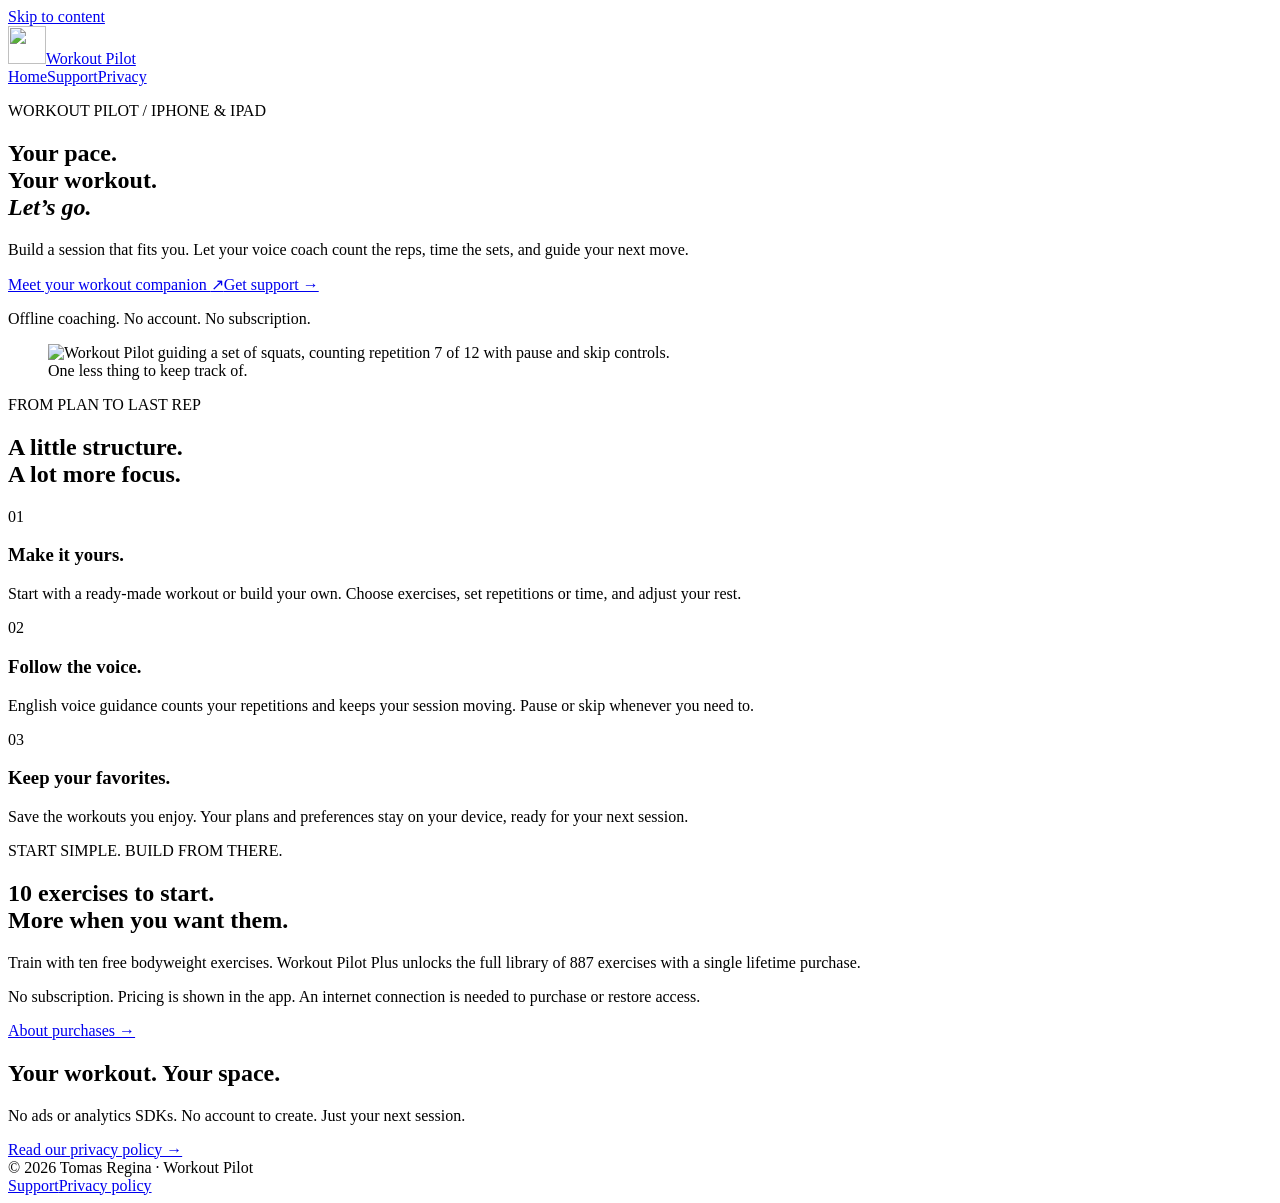
==== index.html @ 4f891f02 "Add Workout Pilot website: index.html" ====
<!doctype html>
<html lang="en"><head><meta charset="utf-8"><meta name="viewport" content="width=device-width, initial-scale=1"><meta name="description" content="Build your workout and follow an offline voice coach. Workout Pilot for iPhone and iPad."><meta name="theme-color" content="#10110f"><title>Your pace. Your workout. · Workout Pilot</title><link rel="icon" href="assets/icon.png"><link rel="stylesheet" href="styles.css"></head>
<body><a class="skip" href="#main">Skip to content</a><header class="wrap"><a class="brand" href="index.html"><img src="assets/icon.png" width="38" height="38" alt="">Workout Pilot</a><nav aria-label="Main navigation"><a href="index.html" aria-current="page">Home</a><a href="support.html">Support</a><a href="privacy.html">Privacy</a></nav></header><main id="main" class="wrap">
<section class="hero"><div><p class="eyebrow">WORKOUT PILOT / IPHONE & IPAD</p><h1>Your pace.<br>Your workout.<br><em>Let’s go.</em></h1><p class="lead">Build a session that fits you. Let your voice coach count the reps, time the sets, and guide your next move.</p><div class="actions"><a class="button" href="#how-it-works">Meet your workout companion <span aria-hidden="true">↗</span></a><a class="text-link" href="support.html">Get support →</a></div><p class="small">Offline coaching. No account. No subscription.</p></div><figure class="phone"><img src="assets/coach.png" width="1206" height="2622" alt="Workout Pilot guiding a set of squats, counting repetition 7 of 12 with pause and skip controls."><figcaption>One less thing to keep track of.</figcaption></figure></section>
<section id="how-it-works" class="section"><p class="eyebrow">FROM PLAN TO LAST REP</p><h2>A little structure.<br>A lot more focus.</h2><div class="steps"><article><span class="number">01</span><h3>Make it yours.</h3><p>Start with a ready-made workout or build your own. Choose exercises, set repetitions or time, and adjust your rest.</p></article><article><span class="number">02</span><h3>Follow the voice.</h3><p>English voice guidance counts your repetitions and keeps your session moving. Pause or skip whenever you need to.</p></article><article><span class="number">03</span><h3>Keep your favorites.</h3><p>Save the workouts you enjoy. Your plans and preferences stay on your device, ready for your next session.</p></article></div></section>
<section class="plus"><div><p class="eyebrow">START SIMPLE. BUILD FROM THERE.</p><h2>10 exercises to start.<br>More when you want them.</h2></div><div><p>Train with ten free bodyweight exercises. Workout Pilot Plus unlocks the full library of 887 exercises with a single lifetime purchase.</p><p class="small">No subscription. Pricing is shown in the app. An internet connection is needed to purchase or restore access.</p><a class="text-link" href="support.html#purchases">About purchases →</a></div></section>
<section class="closing"><h2>Your workout. Your space.</h2><p>No ads or analytics SDKs. No account to create. Just your next session.</p><a class="text-link" href="privacy.html">Read our privacy policy →</a></section></main><footer class="wrap"><span>© 2026 Tomas Regina · Workout Pilot</span><nav aria-label="Footer"><a href="support.html">Support</a><a href="privacy.html">Privacy policy</a></nav></footer></body></html>
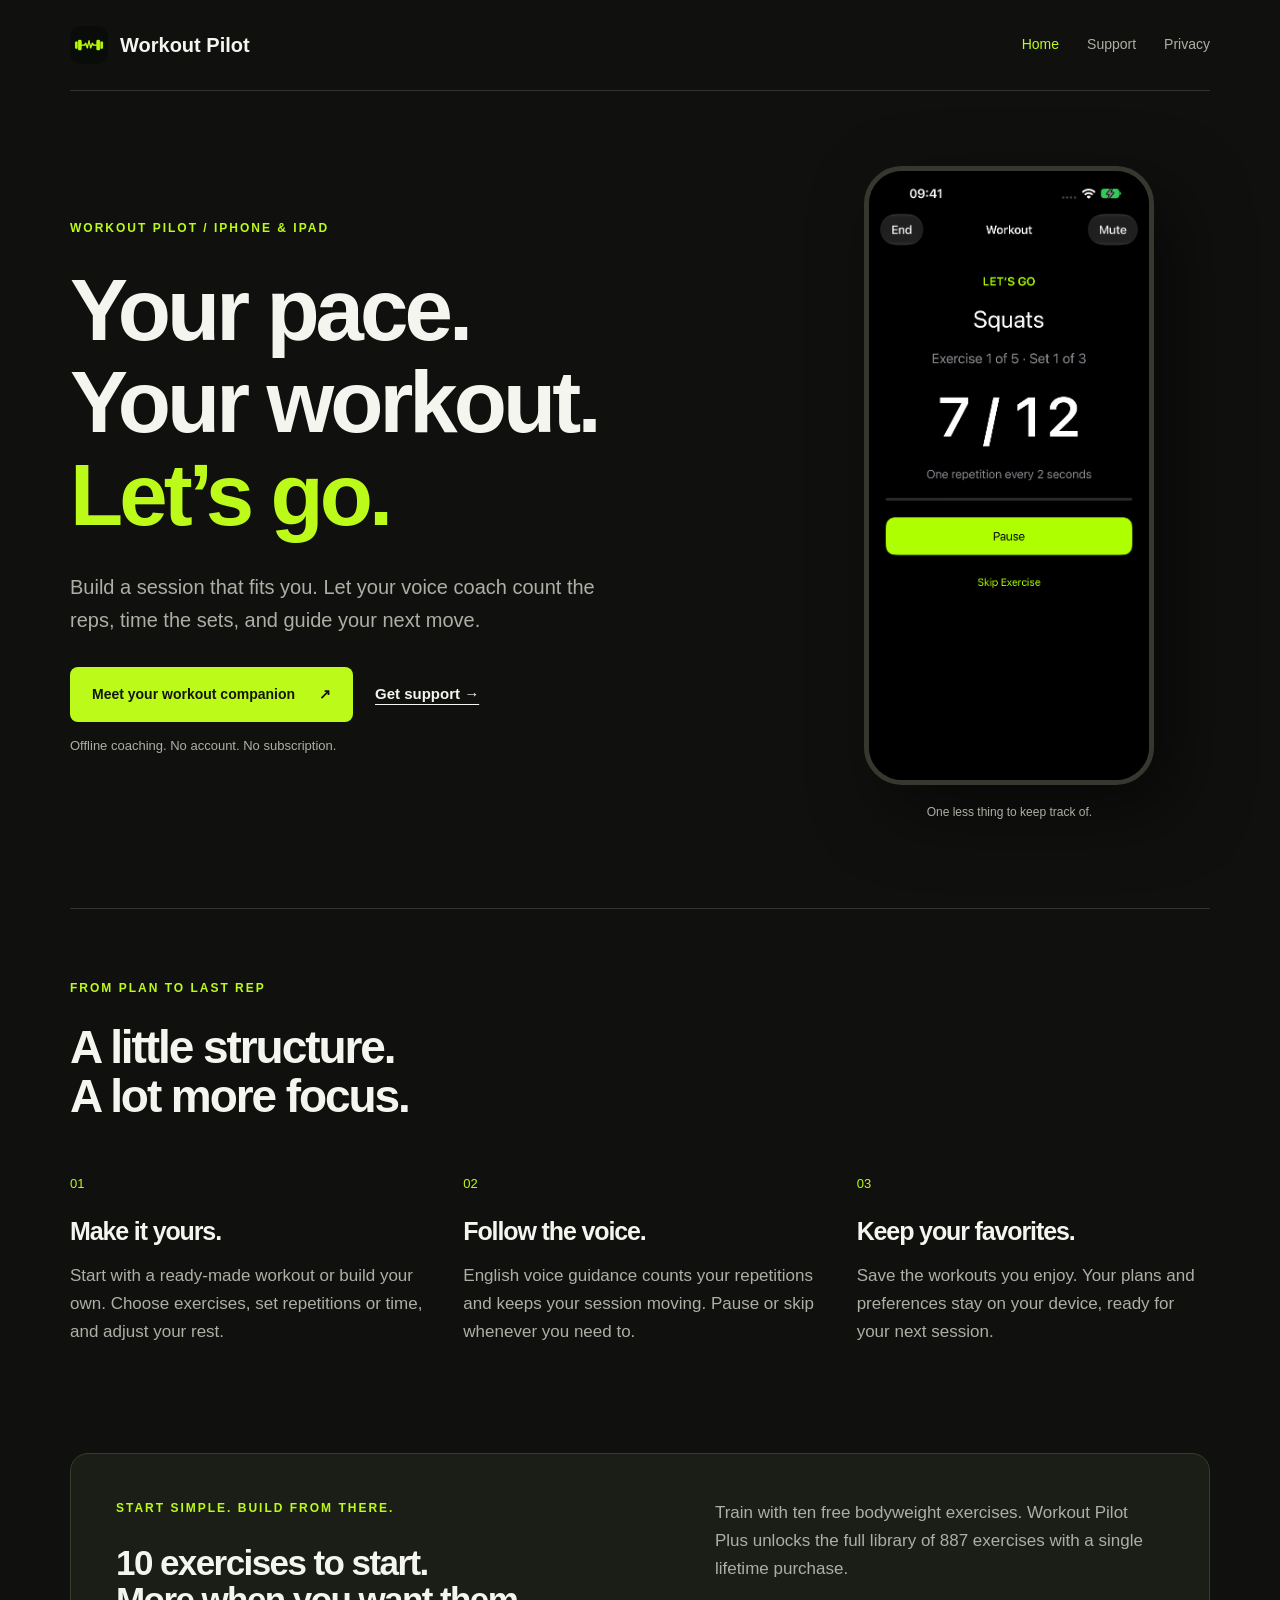
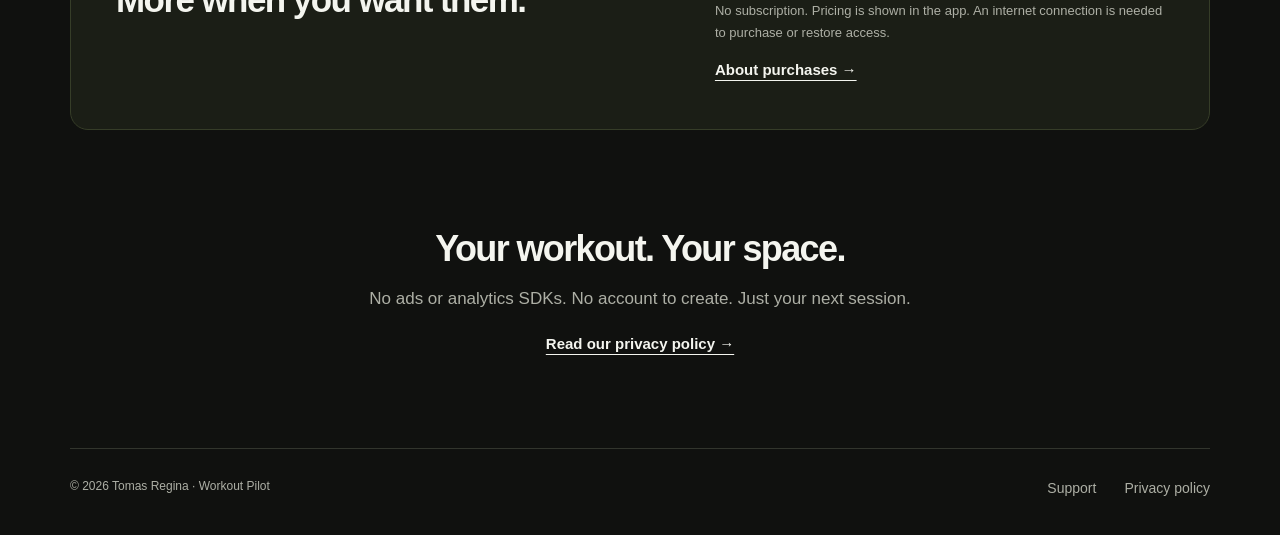
==== commit 7efc690f: "Fix clipped website logo by replacing corrupted PNG with verified lossless WebP" ====
--- a/index.html
+++ b/index.html
@@ -1,6 +1,6 @@
 <!doctype html>
-<html lang="en"><head><meta charset="utf-8"><meta name="viewport" content="width=device-width, initial-scale=1"><meta name="description" content="Build your workout and follow an offline voice coach. Workout Pilot for iPhone and iPad."><meta name="theme-color" content="#10110f"><title>Your pace. Your workout. · Workout Pilot</title><link rel="icon" href="assets/icon.png"><link rel="stylesheet" href="styles.css"></head>
-<body><a class="skip" href="#main">Skip to content</a><header class="wrap"><a class="brand" href="index.html"><img src="assets/icon.png" width="38" height="38" alt="">Workout Pilot</a><nav aria-label="Main navigation"><a href="index.html" aria-current="page">Home</a><a href="support.html">Support</a><a href="privacy.html">Privacy</a></nav></header><main id="main" class="wrap">
+<html lang="en"><head><meta charset="utf-8"><meta name="viewport" content="width=device-width, initial-scale=1"><meta name="description" content="Build your workout and follow an offline voice coach. Workout Pilot for iPhone and iPad."><meta name="theme-color" content="#10110f"><title>Your pace. Your workout. · Workout Pilot</title><link rel="icon" href="assets/logo.webp"><link rel="stylesheet" href="styles.css"></head>
+<body><a class="skip" href="#main">Skip to content</a><header class="wrap"><a class="brand" href="index.html"><img src="assets/logo.webp" width="38" height="38" alt="">Workout Pilot</a><nav aria-label="Main navigation"><a href="index.html" aria-current="page">Home</a><a href="support.html">Support</a><a href="privacy.html">Privacy</a></nav></header><main id="main" class="wrap">
 <section class="hero"><div><p class="eyebrow">WORKOUT PILOT / IPHONE & IPAD</p><h1>Your pace.<br>Your workout.<br><em>Let’s go.</em></h1><p class="lead">Build a session that fits you. Let your voice coach count the reps, time the sets, and guide your next move.</p><div class="actions"><a class="button" href="#how-it-works">Meet your workout companion <span aria-hidden="true">↗</span></a><a class="text-link" href="support.html">Get support →</a></div><p class="small">Offline coaching. No account. No subscription.</p></div><figure class="phone"><img src="assets/coach.png" width="1206" height="2622" alt="Workout Pilot guiding a set of squats, counting repetition 7 of 12 with pause and skip controls."><figcaption>One less thing to keep track of.</figcaption></figure></section>
 <section id="how-it-works" class="section"><p class="eyebrow">FROM PLAN TO LAST REP</p><h2>A little structure.<br>A lot more focus.</h2><div class="steps"><article><span class="number">01</span><h3>Make it yours.</h3><p>Start with a ready-made workout or build your own. Choose exercises, set repetitions or time, and adjust your rest.</p></article><article><span class="number">02</span><h3>Follow the voice.</h3><p>English voice guidance counts your repetitions and keeps your session moving. Pause or skip whenever you need to.</p></article><article><span class="number">03</span><h3>Keep your favorites.</h3><p>Save the workouts you enjoy. Your plans and preferences stay on your device, ready for your next session.</p></article></div></section>
 <section class="plus"><div><p class="eyebrow">START SIMPLE. BUILD FROM THERE.</p><h2>10 exercises to start.<br>More when you want them.</h2></div><div><p>Train with ten free bodyweight exercises. Workout Pilot Plus unlocks the full library of 887 exercises with a single lifetime purchase.</p><p class="small">No subscription. Pricing is shown in the app. An internet connection is needed to purchase or restore access.</p><a class="text-link" href="support.html#purchases">About purchases →</a></div></section>
--- a/styles.css
+++ b/styles.css
@@ -0,0 +1 @@
+:root{color-scheme:dark;--bg:#10110f;--text:#f4f5ef;--muted:#adafa5;--lime:#bcfa19;--line:#32352d}*{box-sizing:border-box}html{scroll-behavior:smooth;scroll-padding-top:24px}body{margin:0;background:var(--bg);color:var(--text);font:17px/1.65 -apple-system,BlinkMacSystemFont,'Segoe UI',sans-serif}a{color:inherit;text-underline-offset:5px}a:hover{color:var(--lime)}a:focus-visible,summary:focus-visible{outline:2px solid var(--lime);outline-offset:6px}.wrap{width:min(1140px,calc(100% - 64px));margin:auto}header{display:flex;justify-content:space-between;align-items:center;padding:26px 0;border-bottom:1px solid var(--line);gap:20px}.brand{display:flex;align-items:center;gap:12px;font-size:20px;font-weight:700;text-decoration:none;white-space:nowrap}.brand img{border-radius:10px}nav{display:flex;gap:28px;align-items:center}nav a{font-size:14px;text-decoration:none;color:var(--muted)}nav a[aria-current]{color:var(--lime)}.skip{position:absolute;left:12px;top:-80px;background:var(--lime);color:#10110f;padding:8px 16px;z-index:9}.skip:focus{top:12px}.hero{display:grid;grid-template-columns:1.25fr .75fr;gap:70px;align-items:center;padding:75px 0 85px}.eyebrow{font-size:12px;font-weight:700;letter-spacing:2px;color:var(--lime);margin:0 0 25px}h1,h2,h3{line-height:1.06;letter-spacing:-.045em;margin:0}h1{font-size:clamp(52px,6.8vw,88px);font-weight:750}h1 em{font-style:normal;color:var(--lime)}.lead{font-size:20px;max-width:530px;color:var(--muted);margin:30px 0}.actions{display:flex;gap:22px;align-items:center;flex-wrap:wrap}.button{display:inline-flex;align-items:center;gap:24px;padding:16px 22px;border-radius:8px;background:var(--lime);color:#14160e;font-size:14px;font-weight:700;text-decoration:none}.button:hover{color:#14160e;background:#d2ff65}.text-link{font-size:15px;font-weight:600}.small{font-size:13px;color:var(--muted)}.phone{margin:0 auto;width:min(100%,290px);position:relative}.phone img{display:block;width:100%;height:auto;border:5px solid #35382e;border-radius:38px;box-shadow:22px 26px 70px #0008}.phone figcaption{text-align:center;font-size:12px;color:var(--muted);margin-top:18px}.section{padding:70px 0;border-top:1px solid var(--line)}h2{font-size:clamp(32px,4vw,46px)}.steps{display:grid;grid-template-columns:repeat(3,1fr);gap:40px;margin-top:52px}.number{font-size:13px;color:var(--lime);display:block;margin-bottom:24px}h3{font-size:25px}.steps p,.plus p,.closing p,.contact p,.faq p,.policy p{color:var(--muted)}.plus{display:grid;grid-template-columns:1.2fr 1fr;gap:60px;background:#1b1e16;border:1px solid #363d28;border-radius:18px;padding:45px;margin:20px 0 65px}.plus h2{font-size:35px}.plus p:first-child{margin-top:0}.plus .eyebrow{color:var(--lime)}.closing{text-align:center;padding:35px 0 90px}.closing h2{font-size:36px}footer{border-top:1px solid var(--line);padding:28px 0 35px;display:flex;justify-content:space-between;gap:20px;color:var(--muted);font-size:12px}.page-intro{padding:72px 0 40px}.page-intro h1{font-size:clamp(44px,6vw,72px)}.contact{display:grid;grid-template-columns:1fr 1fr;gap:50px;padding:32px;background:#1b1e16;border:1px solid #363d28;border-radius:16px}.contact h2{font-size:28px}.contact p{font-size:15px}.email{color:var(--lime);font-size:clamp(17px,2.5vw,25px);overflow-wrap:anywhere}.faq{max-width:820px;padding:65px 0 90px}.faq h2{margin-bottom:25px;font-size:32px}details{border-bottom:1px solid var(--line);padding:21px 0}summary{cursor:pointer;font-weight:600;line-height:1.5}details p{font-size:16px;margin-bottom:0}.policy{max-width:790px;padding:0 0 70px}.policy h2{font-size:27px;margin-top:40px}.policy a,.faq a{color:var(--text)}@media(max-width:760px){.wrap{width:calc(100% - 36px)}header{padding:20px 0;flex-wrap:wrap}.brand{font-size:18px}nav{gap:20px}.hero{grid-template-columns:1fr;gap:42px;padding:45px 0}.hero h1{font-size:64px}.phone{width:250px}.steps{grid-template-columns:1fr;gap:30px}.number{margin-bottom:10px}.plus,.contact{grid-template-columns:1fr;gap:15px;padding:26px}.plus{margin-bottom:35px}.section{padding:45px 0}.steps{margin-top:35px}.closing{padding:30px 0 55px}.page-intro{padding-top:45px}footer{flex-direction:column}.lead{font-size:18px}}@media(prefers-reduced-motion:reduce){html{scroll-behavior:auto}}
